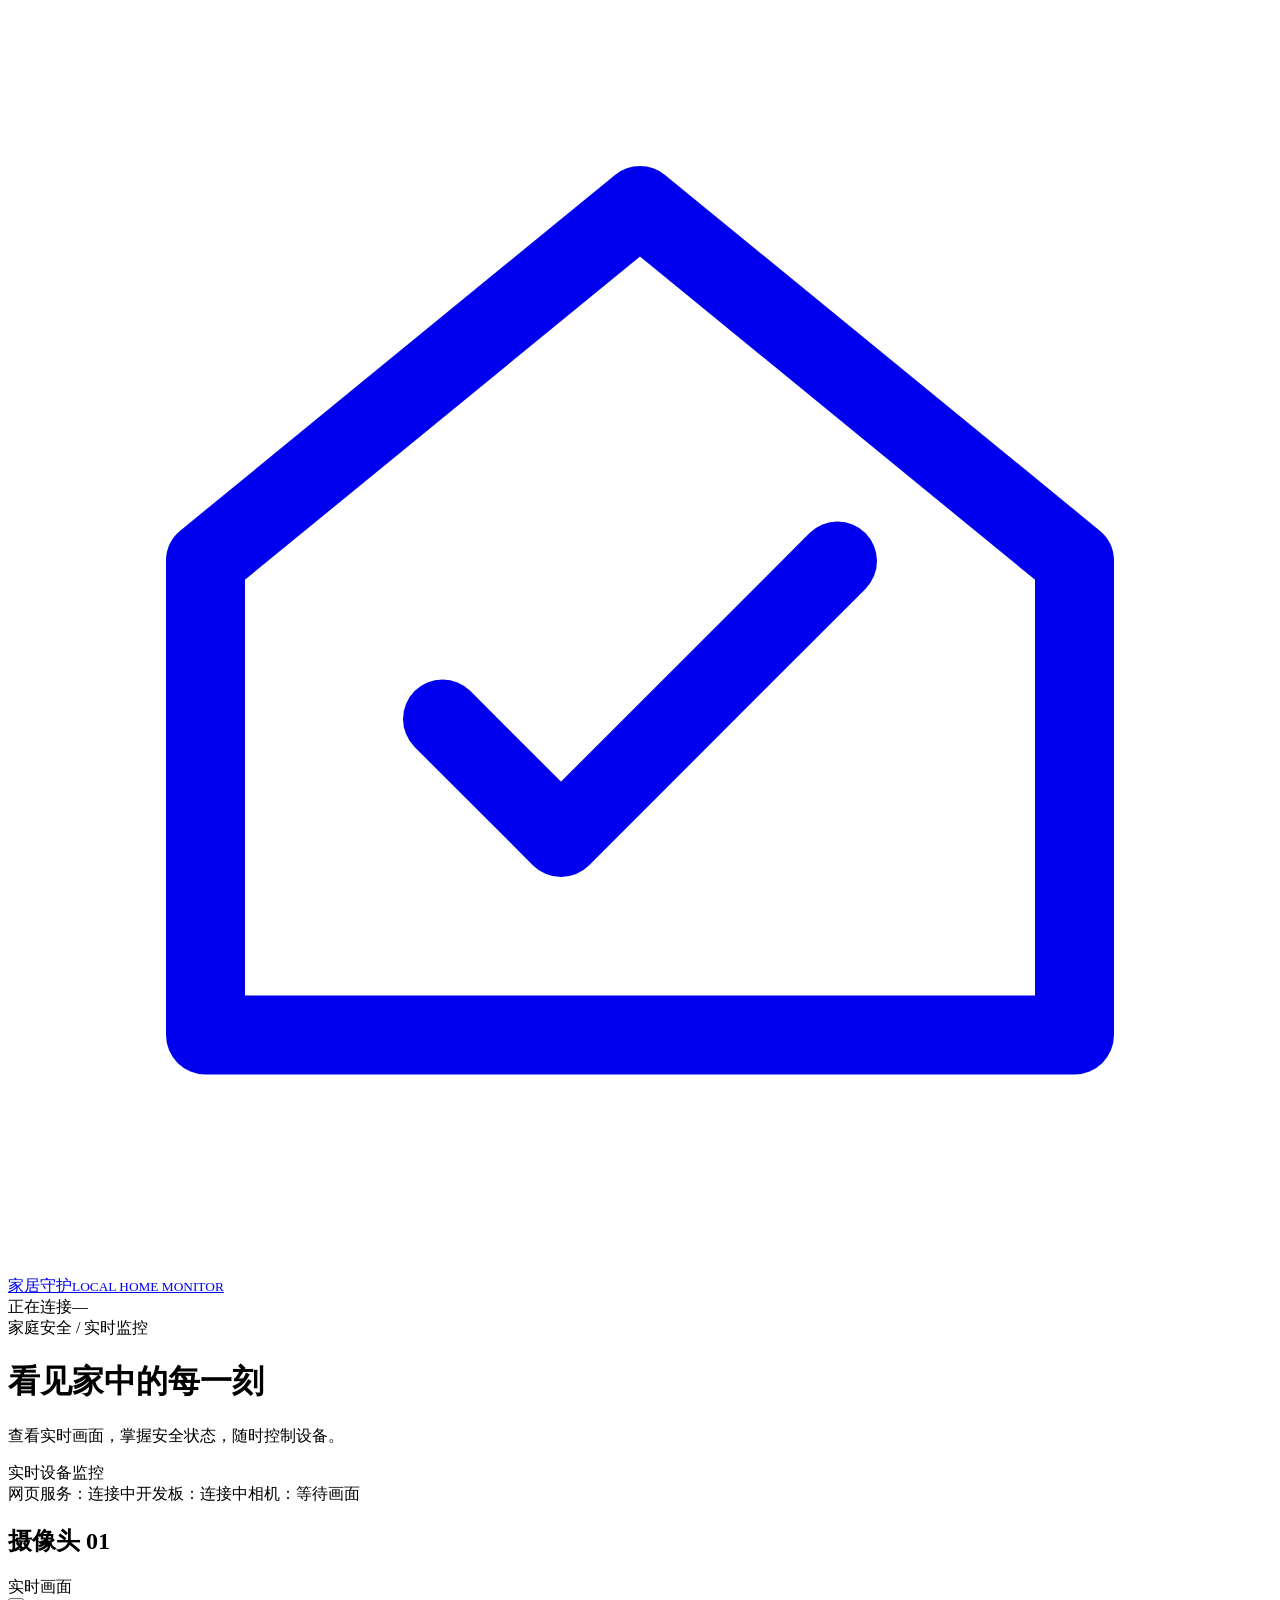
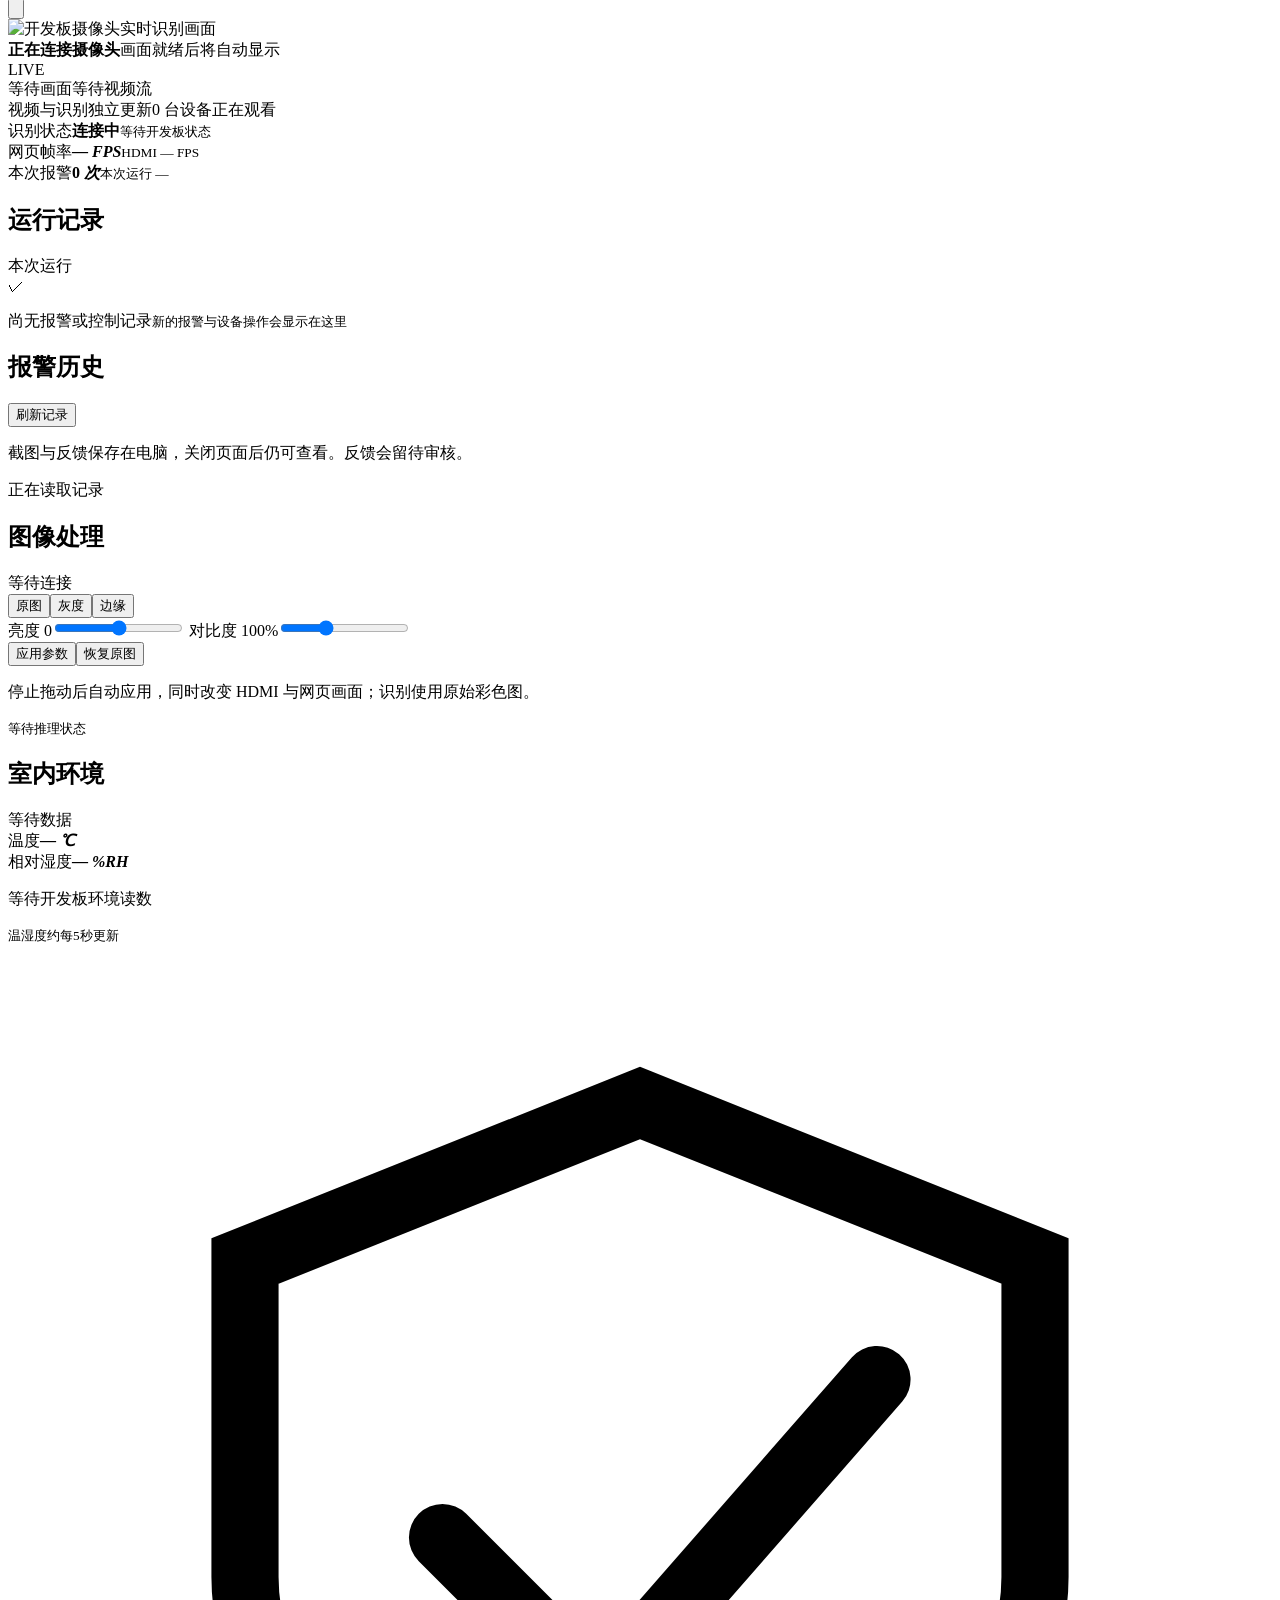
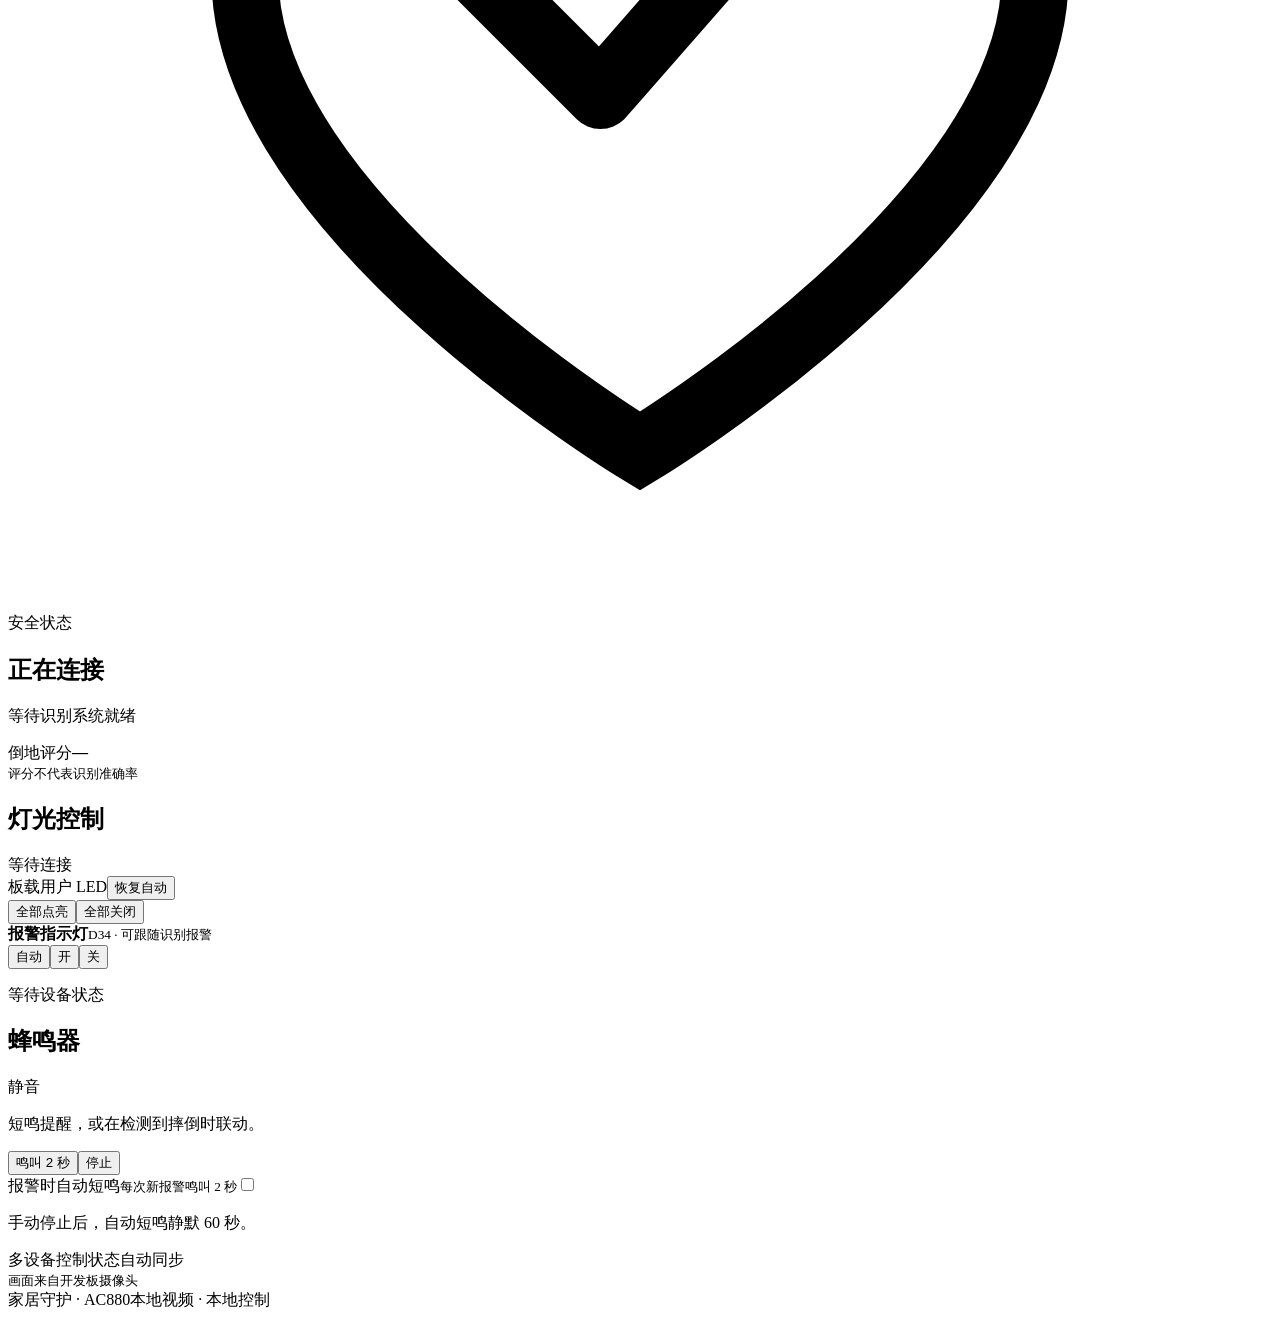
==== board_runtime/app/web/index.html @ ba63711d "发布跌倒识别与环境智控系统" ====
<!doctype html>
<html lang="zh-CN">
<head>
  <meta charset="utf-8"><meta name="viewport" content="width=device-width,initial-scale=1">
  <meta name="home-token" content="__HOME_TOKEN__">
  <meta name="theme-color" content="#f5f7f5">
  <title>家居守护 · 实时监控</title>
  <link rel="stylesheet" href="/app.css">
</head>
<body>
  <header class="topbar"><a class="brand" href="/" aria-label="家居守护首页">
    <span class="brand-icon"><svg viewBox="0 0 32 32" fill="none" aria-hidden="true"><path d="m5 14 11-9 11 9v12H5V14Z" stroke="currentColor" stroke-width="2" stroke-linejoin="round"/><path d="m11 18 3 3 7-7" stroke="currentColor" stroke-width="2" stroke-linecap="round" stroke-linejoin="round"/></svg></span>
    <span>家居守护<small>LOCAL HOME MONITOR</small></span></a>
    <div class="header-right"><span class="connection" id="connection"><i></i>正在连接</span><time id="clock">—</time></div>
  </header>
  <main>
    <div class="page-heading"><div><div class="eyebrow">家庭安全 / 实时监控</div><h1>看见家中的每一刻</h1><p>查看实时画面，掌握安全状态，随时控制设备。</p></div><span class="local-label">实时设备监控</span></div>
    <div class="connection-strip" aria-live="polite"><span id="gateway-link">网页服务：连接中</span><span id="board-link">开发板：连接中</span><span id="camera-link">相机：等待画面</span></div>
    <div class="layout">
      <section class="monitor-column" aria-label="摄像头监控">
        <div class="card monitor-card">
          <div class="card-heading"><div><span class="live-dot"></span><h2>摄像头 01</h2><span class="muted">实时画面</span></div><button class="icon-button" id="fullscreen" title="全屏查看" aria-label="全屏查看"><svg viewBox="0 0 24 24" fill="none"><path d="M9 4H4v5m11-5h5v5M4 15v5h5m11-5v5h-5" stroke="currentColor" stroke-width="1.7" stroke-linecap="round"/></svg></button></div>
          <div class="video-wrap" id="video-wrap"><img id="camera" alt="开发板摄像头实时识别画面"><div class="video-wait" id="video-wait"><span class="loader"></span><strong>正在连接摄像头</strong><span>画面就绪后将自动显示</span></div><div class="video-top"><span class="video-chip"><i></i>LIVE</span><span class="video-chip" id="test-context" hidden>手机回放测试</span></div><div class="video-bottom"><span id="video-resolution">等待画面</span><span id="stream-info">等待视频流</span></div></div>
          <div class="monitor-footer"><span><i class="tiny-dot"></i>视频与识别独立更新</span><span id="viewer-info">0 台设备正在观看</span></div>
        </div>
        <div class="metrics"><div class="metric card"><span>识别状态</span><strong id="state-text">连接中</strong><small id="state-description">等待开发板状态</small></div><div class="metric card"><span>网页帧率</span><strong><b id="web-fps">—</b><em> FPS</em></strong><small id="hdmi-fps">HDMI — FPS</small></div><div class="metric card"><span>本次报警</span><strong><b id="alarm-count">0</b><em> 次</em></strong><small id="uptime">本次运行 —</small></div></div>
        <section class="card event-card"><div class="card-heading"><h2>运行记录</h2><span class="muted">本次运行</span></div><div id="events" class="events"><div class="empty-event"><span>✓</span><p>尚无报警或控制记录<small>新的报警与设备操作会显示在这里</small></p></div></div></section>
        <section class="card incident-card"><div class="card-heading"><h2>报警历史</h2><button class="text-button" id="refresh-incidents">刷新记录</button></div><p class="card-description">截图与反馈保存在电脑，关闭页面后仍可查看。反馈会留待审核。</p><div id="incidents" class="incidents" aria-live="polite"><p class="muted">正在读取记录</p></div></section>
      </section>
      <aside class="device-column" aria-label="设备控制">
        <section class="card controls-card image-card" aria-label="图像处理">
          <div class="card-heading"><h2>图像处理</h2><span class="hardware-badge" id="image-status">等待连接</span></div>
          <div class="segmented image-modes" aria-label="显示模式"><button data-image="color">原图</button><button data-image="grayscale">灰度</button><button data-image="edge">边缘</button></div>
          <label class="image-slider" for="image-brightness"><span>亮度 <output id="brightness-value">0</output></span><input id="image-brightness" type="range" min="-64" max="64" value="0"></label>
          <label class="image-slider" for="image-contrast"><span>对比度 <output id="contrast-value">100%</output></span><input id="image-contrast" type="range" min="50" max="200" value="100"></label>
          <div class="button-row"><button class="button primary" id="image-apply">应用参数</button><button class="button secondary" id="image-reset">恢复原图</button></div>
            <p class="control-note">停止拖动后自动应用，同时改变 HDMI 与网页画面；识别使用原始彩色图。</p>
          <small class="inference-engine" id="inference-engine">等待推理状态</small>
        </section>
        <section class="card controls-card semantic-card" id="semantic-card" aria-label="识别设置" hidden>
          <div class="card-heading"><h2>识别设置</h2><span class="hardware-badge" id="semantic-status">等待模型</span></div>
          <div class="segmented image-modes"><button data-monitor="live">现场监护</button><button data-monitor="phone_replay">手机回放测试</button></div>
            <label class="switch-row"><span>手势控制<small>单手入镜，保持至识别确认</small></span><input id="gesture-enabled" type="checkbox" checked></label>
            <p class="control-note">张掌开灯 · 握拳关灯 · V 手势短鸣；停止鸣叫请用网页按钮</p>
          <label class="rotation-setting" for="replay-rotation">回放方向校正 <select id="replay-rotation"><option value="0">0°</option><option value="90">逆时针90°</option><option value="180">180°</option><option value="270">顺时针90°</option></select></label>
          <p class="control-note">旋转手机里的图片后，请按原图方向校正；站立测试图应头在上、脚在下。现场监护保持相机原始方向。</p>
          <p class="semantic-summary" id="semantic-summary">等待新的识别结果</p>
            <strong id="gesture-name">等待手势</strong>
            <small class="muted" id="gesture-action">尚未执行手势控制</small>
        </section>
        <section class="card environment-card" aria-label="室内环境">
          <div class="card-heading"><h2>室内环境</h2><span class="hardware-badge" id="environment-status">等待数据</span></div>
          <div class="environment-grid" aria-live="polite">
            <div><span>温度</span><strong><b id="environment-temperature">—</b><em> ℃</em></strong></div>
            <div><span>相对湿度</span><strong><b id="environment-humidity">—</b><em> %RH</em></strong></div>
          </div>
          <p class="environment-message" id="environment-message">等待开发板环境读数</p>
          <small class="environment-age" id="environment-age">温湿度约每5秒更新</small>
        </section>
        <section class="card safety-card" id="safety-card"><div class="shield"><svg viewBox="0 0 32 32" fill="none"><path d="m16 4 10 4v8c0 6-10 12-10 12S6 22 6 16V8l10-4Z" stroke="currentColor" stroke-width="1.7"/><path d="m11 15 4 4 7-8" stroke="currentColor" stroke-width="1.7" stroke-linecap="round" stroke-linejoin="round"/></svg></div><span class="eyebrow">安全状态</span><h2 id="safety-title">正在连接</h2><p id="safety-subtitle">等待识别系统就绪</p><div class="score-row"><span>倒地评分</span><strong id="fall-score">—</strong></div><div class="score-track"><i id="score-bar"></i></div><small id="inference-info">评分不代表识别准确率</small></section>
        <section class="card controls-card"><div class="card-heading"><h2>灯光控制</h2><span class="hardware-badge" id="control-state">等待连接</span></div><div class="control-intro"><span>板载用户 LED</span><button class="text-button" id="led-auto">恢复自动</button></div><div class="led-grid" id="led-grid" aria-label="八个用户LED"></div><div class="button-row"><button class="button secondary" id="all-on">全部点亮</button><button class="button secondary" id="all-off">全部关闭</button></div><div class="divider"></div><div class="ps-row"><div><strong>报警指示灯</strong><small>D34 · 可跟随识别报警</small></div><div class="segmented" aria-label="报警灯模式"><button data-ps="auto">自动</button><button data-ps="on">开</button><button data-ps="off">关</button></div></div><p class="control-note" id="led-mode">等待设备状态</p></section>
        <section class="card controls-card buzzer-card"><div class="card-heading"><h2>蜂鸣器</h2><span class="sound-state" id="buzzer-state"><i></i>静音</span></div><p class="card-description">短鸣提醒，或在检测到摔倒时联动。</p><div class="button-row"><button class="button primary" id="beep-on">鸣叫 2 秒</button><button class="button secondary" id="beep-off">停止</button></div><label class="switch-row"><span>报警时自动短鸣<small>每次新报警鸣叫 2 秒</small></span><input type="checkbox" id="buzzer-auto" role="switch"></label><p class="control-note" id="mute-note">手动停止后，自动短鸣静默 60 秒。</p></section>
        <div class="device-note"><span class="tiny-dot"></span><span>多设备控制状态自动同步<br><small>画面来自开发板摄像头</small></span></div>
      </aside>
    </div>
  </main>
  <div class="toast" id="toast" role="status" aria-live="polite"></div>
  <footer class="page-footer"><span>家居守护 · AC880</span><span>本地视频 · 本地控制</span></footer>
  <noscript>请在浏览器中启用 JavaScript 以查看状态和控制设备。</noscript>
  <script src="/app.js"></script>
</body>
</html>
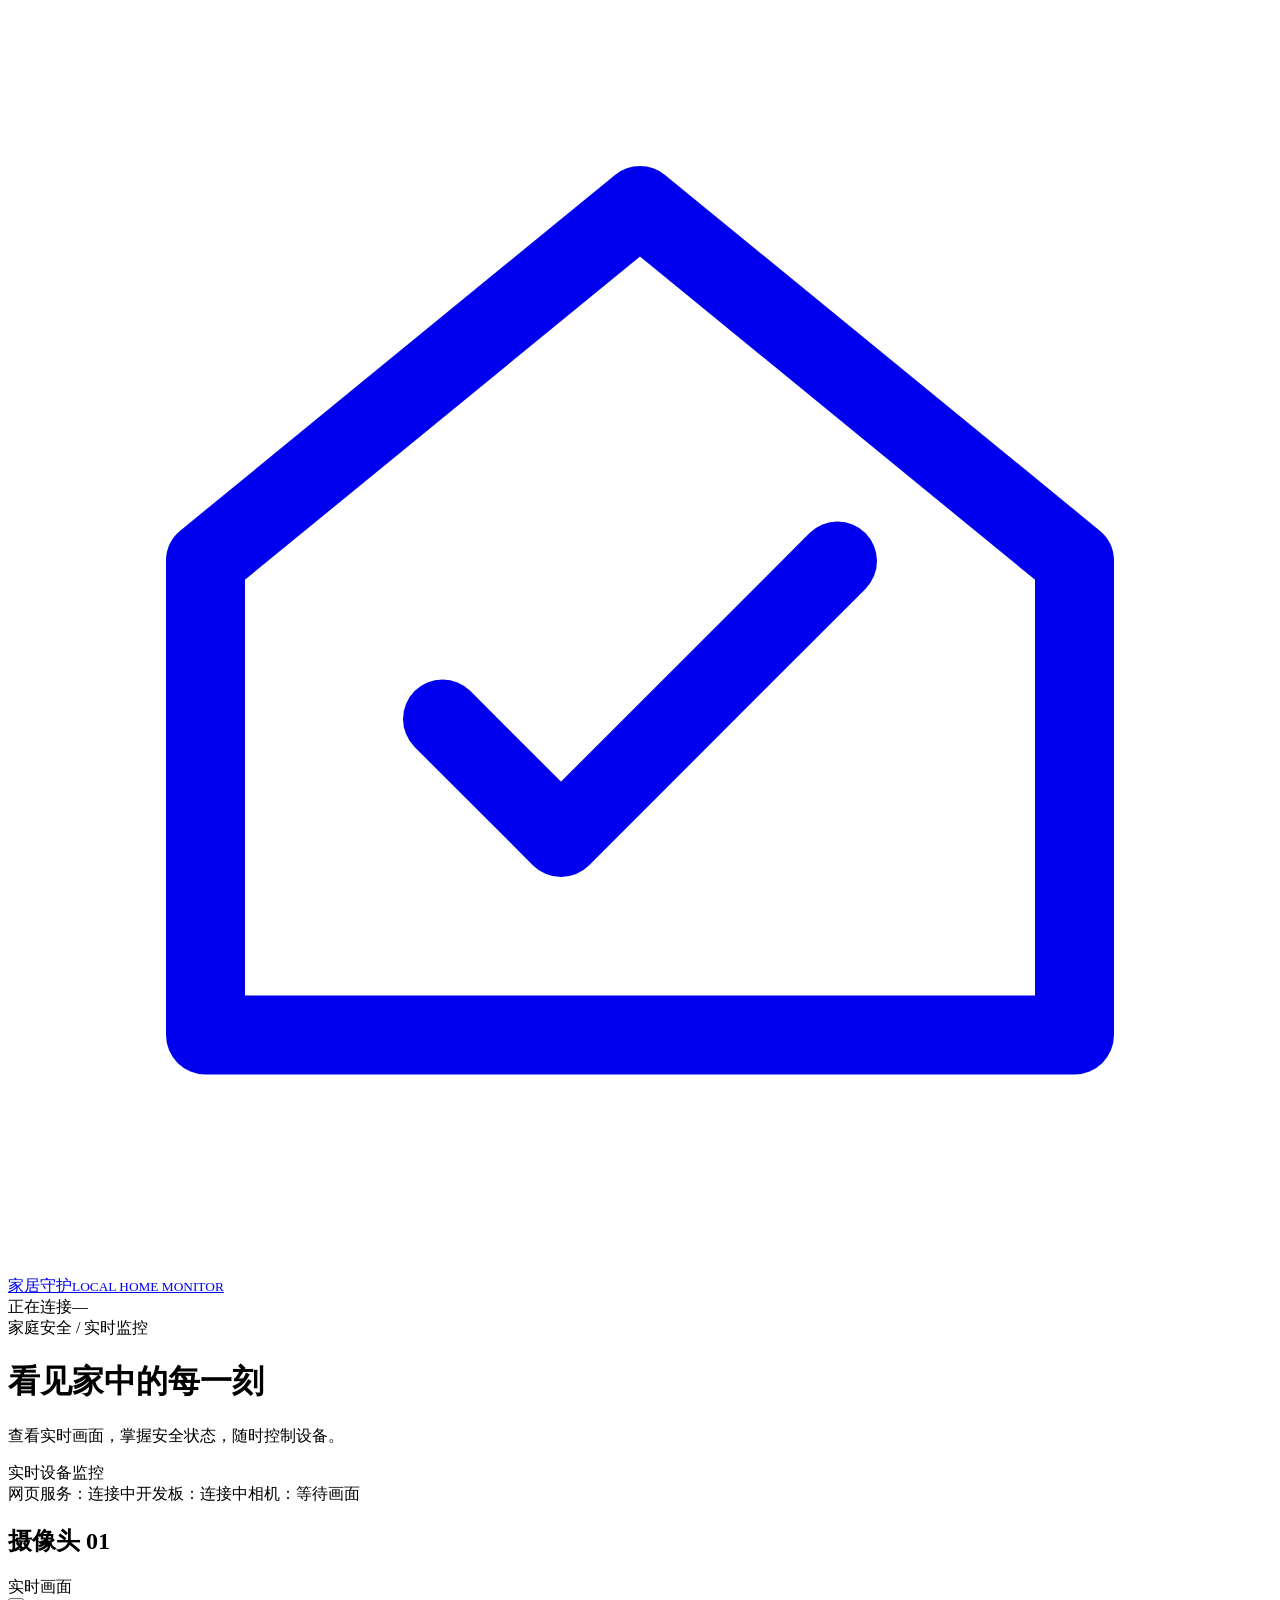
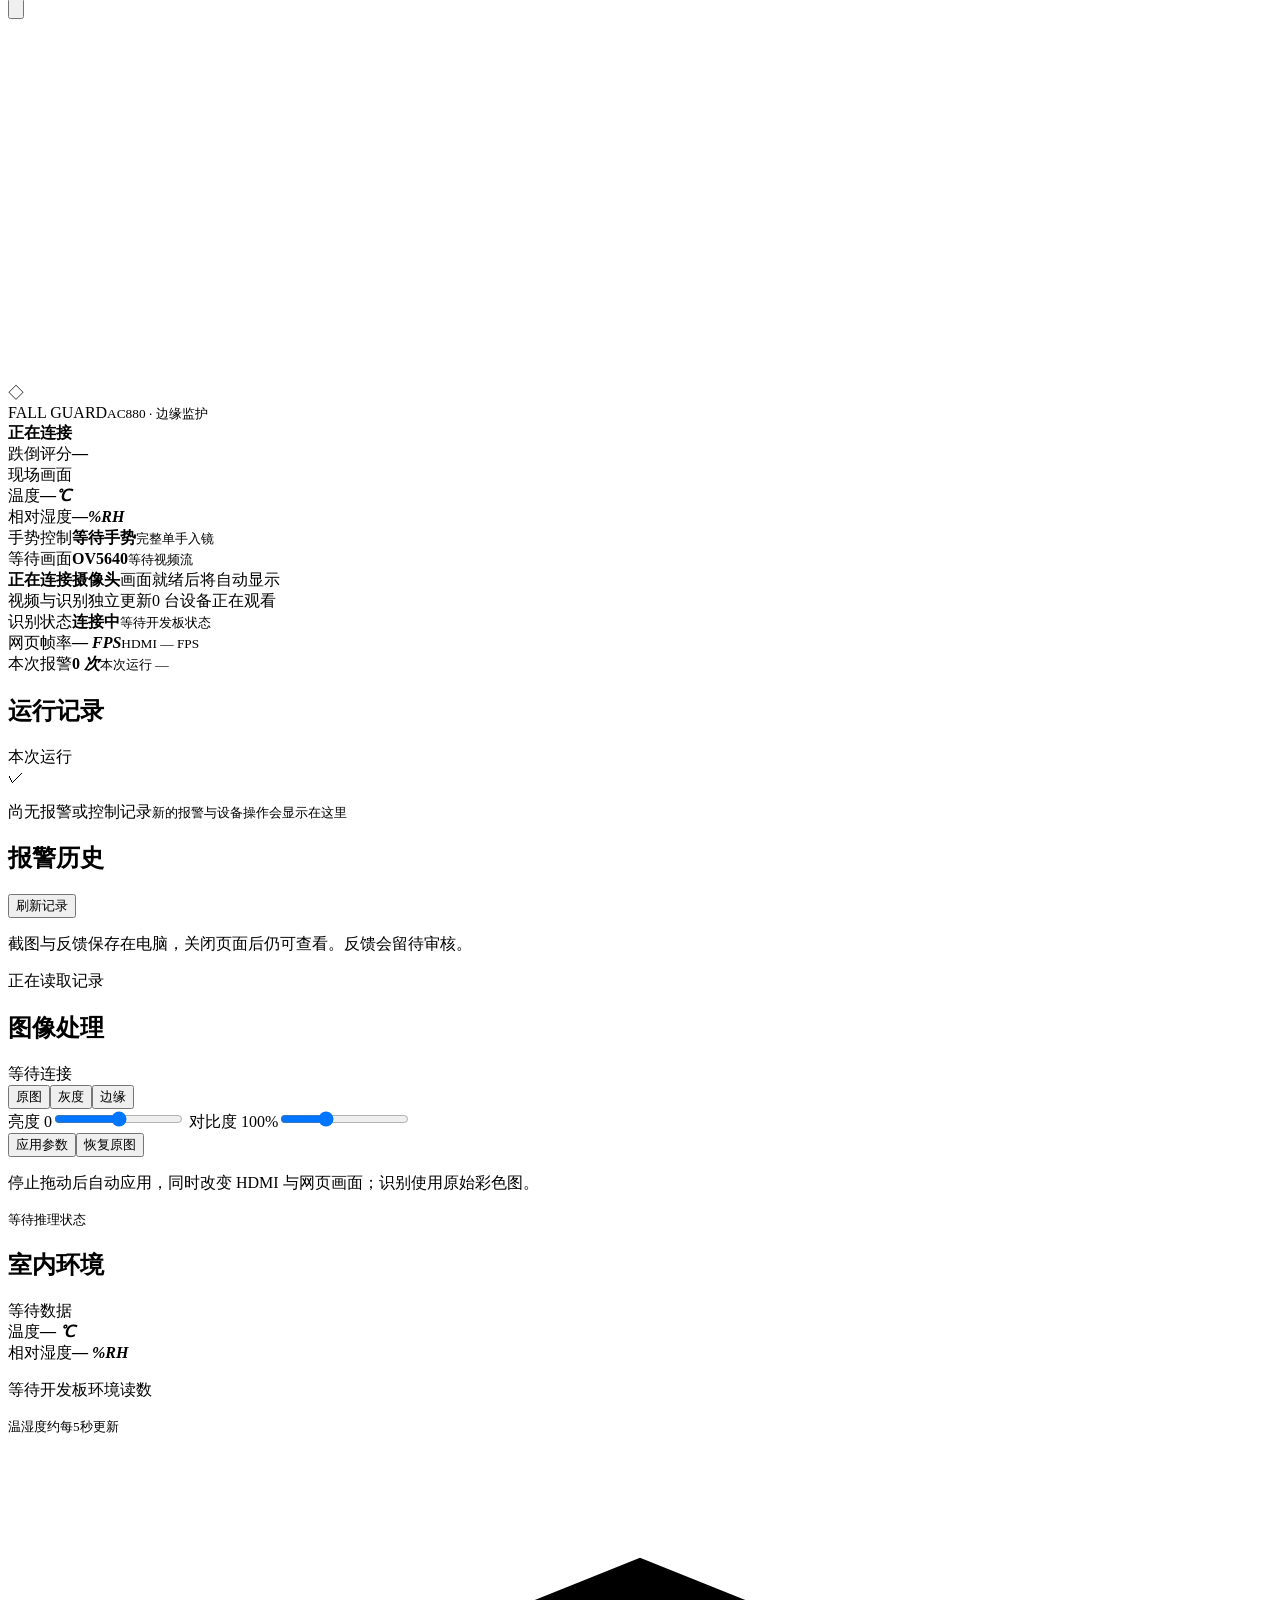
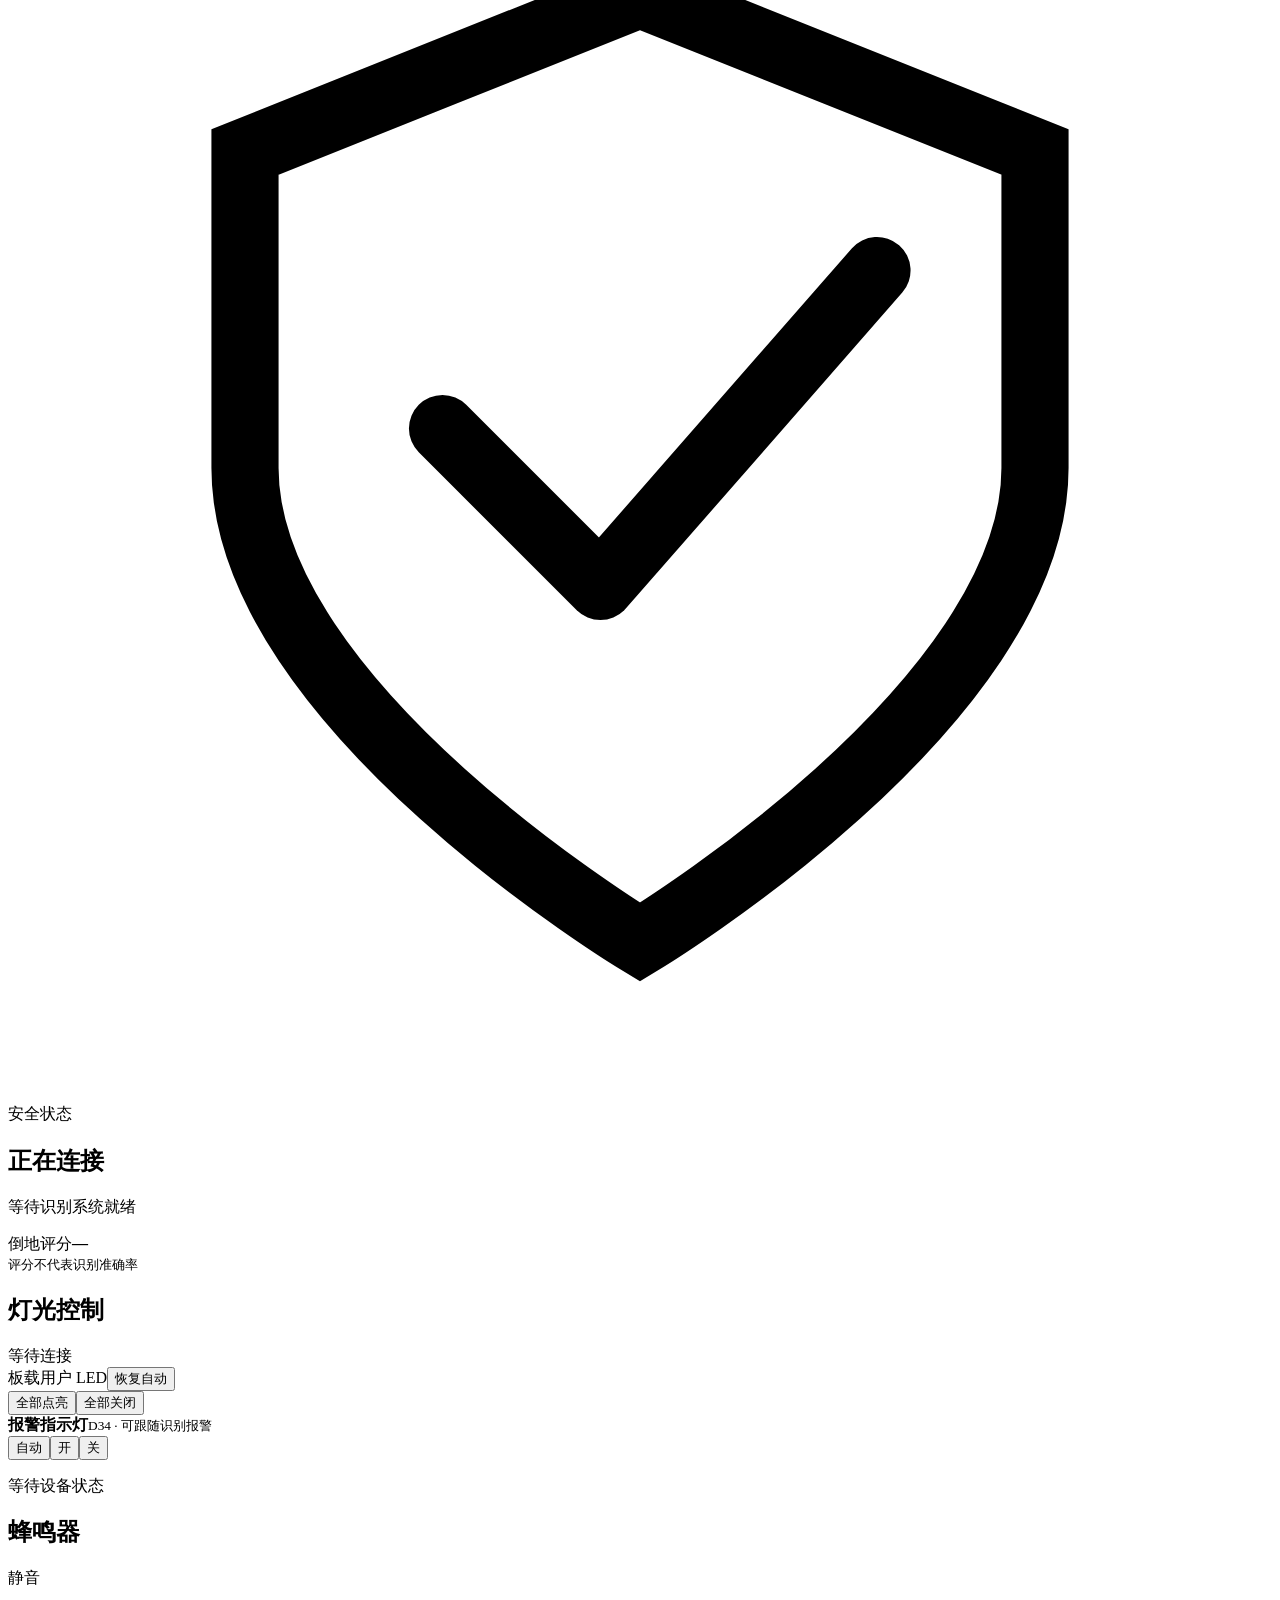
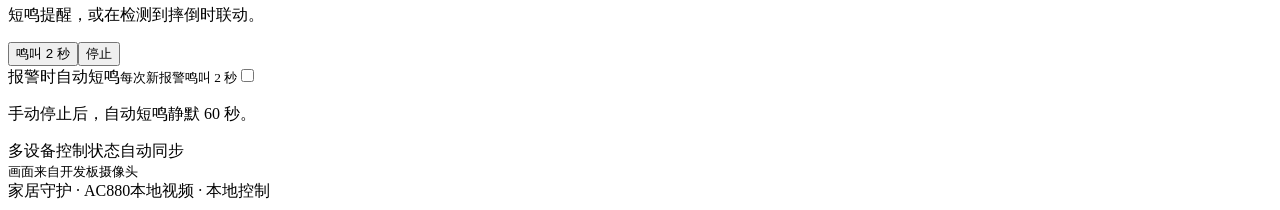
==== commit cda323b8: "网页独立绘制清晰文字并共享视频网关" ====
--- a/board_runtime/app/web/index.html
+++ b/board_runtime/app/web/index.html
@@ -1,72 +1,91 @@
-<!doctype html>
-<html lang="zh-CN">
-<head>
-  <meta charset="utf-8"><meta name="viewport" content="width=device-width,initial-scale=1">
-  <meta name="home-token" content="__HOME_TOKEN__">
-  <meta name="theme-color" content="#f5f7f5">
-  <title>家居守护 · 实时监控</title>
-  <link rel="stylesheet" href="/app.css">
-</head>
-<body>
-  <header class="topbar"><a class="brand" href="/" aria-label="家居守护首页">
-    <span class="brand-icon"><svg viewBox="0 0 32 32" fill="none" aria-hidden="true"><path d="m5 14 11-9 11 9v12H5V14Z" stroke="currentColor" stroke-width="2" stroke-linejoin="round"/><path d="m11 18 3 3 7-7" stroke="currentColor" stroke-width="2" stroke-linecap="round" stroke-linejoin="round"/></svg></span>
-    <span>家居守护<small>LOCAL HOME MONITOR</small></span></a>
-    <div class="header-right"><span class="connection" id="connection"><i></i>正在连接</span><time id="clock">—</time></div>
-  </header>
-  <main>
-    <div class="page-heading"><div><div class="eyebrow">家庭安全 / 实时监控</div><h1>看见家中的每一刻</h1><p>查看实时画面，掌握安全状态，随时控制设备。</p></div><span class="local-label">实时设备监控</span></div>
-    <div class="connection-strip" aria-live="polite"><span id="gateway-link">网页服务：连接中</span><span id="board-link">开发板：连接中</span><span id="camera-link">相机：等待画面</span></div>
-    <div class="layout">
-      <section class="monitor-column" aria-label="摄像头监控">
-        <div class="card monitor-card">
-          <div class="card-heading"><div><span class="live-dot"></span><h2>摄像头 01</h2><span class="muted">实时画面</span></div><button class="icon-button" id="fullscreen" title="全屏查看" aria-label="全屏查看"><svg viewBox="0 0 24 24" fill="none"><path d="M9 4H4v5m11-5h5v5M4 15v5h5m11-5v5h-5" stroke="currentColor" stroke-width="1.7" stroke-linecap="round"/></svg></button></div>
-          <div class="video-wrap" id="video-wrap"><img id="camera" alt="开发板摄像头实时识别画面"><div class="video-wait" id="video-wait"><span class="loader"></span><strong>正在连接摄像头</strong><span>画面就绪后将自动显示</span></div><div class="video-top"><span class="video-chip"><i></i>LIVE</span><span class="video-chip" id="test-context" hidden>手机回放测试</span></div><div class="video-bottom"><span id="video-resolution">等待画面</span><span id="stream-info">等待视频流</span></div></div>
-          <div class="monitor-footer"><span><i class="tiny-dot"></i>视频与识别独立更新</span><span id="viewer-info">0 台设备正在观看</span></div>
-        </div>
-        <div class="metrics"><div class="metric card"><span>识别状态</span><strong id="state-text">连接中</strong><small id="state-description">等待开发板状态</small></div><div class="metric card"><span>网页帧率</span><strong><b id="web-fps">—</b><em> FPS</em></strong><small id="hdmi-fps">HDMI — FPS</small></div><div class="metric card"><span>本次报警</span><strong><b id="alarm-count">0</b><em> 次</em></strong><small id="uptime">本次运行 —</small></div></div>
-        <section class="card event-card"><div class="card-heading"><h2>运行记录</h2><span class="muted">本次运行</span></div><div id="events" class="events"><div class="empty-event"><span>✓</span><p>尚无报警或控制记录<small>新的报警与设备操作会显示在这里</small></p></div></div></section>
-        <section class="card incident-card"><div class="card-heading"><h2>报警历史</h2><button class="text-button" id="refresh-incidents">刷新记录</button></div><p class="card-description">截图与反馈保存在电脑，关闭页面后仍可查看。反馈会留待审核。</p><div id="incidents" class="incidents" aria-live="polite"><p class="muted">正在读取记录</p></div></section>
-      </section>
-      <aside class="device-column" aria-label="设备控制">
-        <section class="card controls-card image-card" aria-label="图像处理">
-          <div class="card-heading"><h2>图像处理</h2><span class="hardware-badge" id="image-status">等待连接</span></div>
-          <div class="segmented image-modes" aria-label="显示模式"><button data-image="color">原图</button><button data-image="grayscale">灰度</button><button data-image="edge">边缘</button></div>
-          <label class="image-slider" for="image-brightness"><span>亮度 <output id="brightness-value">0</output></span><input id="image-brightness" type="range" min="-64" max="64" value="0"></label>
-          <label class="image-slider" for="image-contrast"><span>对比度 <output id="contrast-value">100%</output></span><input id="image-contrast" type="range" min="50" max="200" value="100"></label>
-          <div class="button-row"><button class="button primary" id="image-apply">应用参数</button><button class="button secondary" id="image-reset">恢复原图</button></div>
-            <p class="control-note">停止拖动后自动应用，同时改变 HDMI 与网页画面；识别使用原始彩色图。</p>
-          <small class="inference-engine" id="inference-engine">等待推理状态</small>
-        </section>
-        <section class="card controls-card semantic-card" id="semantic-card" aria-label="识别设置" hidden>
-          <div class="card-heading"><h2>识别设置</h2><span class="hardware-badge" id="semantic-status">等待模型</span></div>
-          <div class="segmented image-modes"><button data-monitor="live">现场监护</button><button data-monitor="phone_replay">手机回放测试</button></div>
-            <label class="switch-row"><span>手势控制<small>单手入镜，保持至识别确认</small></span><input id="gesture-enabled" type="checkbox" checked></label>
-            <p class="control-note">张掌开灯 · 握拳关灯 · V 手势短鸣；停止鸣叫请用网页按钮</p>
-          <label class="rotation-setting" for="replay-rotation">回放方向校正 <select id="replay-rotation"><option value="0">0°</option><option value="90">逆时针90°</option><option value="180">180°</option><option value="270">顺时针90°</option></select></label>
-          <p class="control-note">旋转手机里的图片后，请按原图方向校正；站立测试图应头在上、脚在下。现场监护保持相机原始方向。</p>
-          <p class="semantic-summary" id="semantic-summary">等待新的识别结果</p>
-            <strong id="gesture-name">等待手势</strong>
-            <small class="muted" id="gesture-action">尚未执行手势控制</small>
-        </section>
-        <section class="card environment-card" aria-label="室内环境">
-          <div class="card-heading"><h2>室内环境</h2><span class="hardware-badge" id="environment-status">等待数据</span></div>
-          <div class="environment-grid" aria-live="polite">
-            <div><span>温度</span><strong><b id="environment-temperature">—</b><em> ℃</em></strong></div>
-            <div><span>相对湿度</span><strong><b id="environment-humidity">—</b><em> %RH</em></strong></div>
-          </div>
-          <p class="environment-message" id="environment-message">等待开发板环境读数</p>
-          <small class="environment-age" id="environment-age">温湿度约每5秒更新</small>
-        </section>
-        <section class="card safety-card" id="safety-card"><div class="shield"><svg viewBox="0 0 32 32" fill="none"><path d="m16 4 10 4v8c0 6-10 12-10 12S6 22 6 16V8l10-4Z" stroke="currentColor" stroke-width="1.7"/><path d="m11 15 4 4 7-8" stroke="currentColor" stroke-width="1.7" stroke-linecap="round" stroke-linejoin="round"/></svg></div><span class="eyebrow">安全状态</span><h2 id="safety-title">正在连接</h2><p id="safety-subtitle">等待识别系统就绪</p><div class="score-row"><span>倒地评分</span><strong id="fall-score">—</strong></div><div class="score-track"><i id="score-bar"></i></div><small id="inference-info">评分不代表识别准确率</small></section>
-        <section class="card controls-card"><div class="card-heading"><h2>灯光控制</h2><span class="hardware-badge" id="control-state">等待连接</span></div><div class="control-intro"><span>板载用户 LED</span><button class="text-button" id="led-auto">恢复自动</button></div><div class="led-grid" id="led-grid" aria-label="八个用户LED"></div><div class="button-row"><button class="button secondary" id="all-on">全部点亮</button><button class="button secondary" id="all-off">全部关闭</button></div><div class="divider"></div><div class="ps-row"><div><strong>报警指示灯</strong><small>D34 · 可跟随识别报警</small></div><div class="segmented" aria-label="报警灯模式"><button data-ps="auto">自动</button><button data-ps="on">开</button><button data-ps="off">关</button></div></div><p class="control-note" id="led-mode">等待设备状态</p></section>
-        <section class="card controls-card buzzer-card"><div class="card-heading"><h2>蜂鸣器</h2><span class="sound-state" id="buzzer-state"><i></i>静音</span></div><p class="card-description">短鸣提醒，或在检测到摔倒时联动。</p><div class="button-row"><button class="button primary" id="beep-on">鸣叫 2 秒</button><button class="button secondary" id="beep-off">停止</button></div><label class="switch-row"><span>报警时自动短鸣<small>每次新报警鸣叫 2 秒</small></span><input type="checkbox" id="buzzer-auto" role="switch"></label><p class="control-note" id="mute-note">手动停止后，自动短鸣静默 60 秒。</p></section>
-        <div class="device-note"><span class="tiny-dot"></span><span>多设备控制状态自动同步<br><small>画面来自开发板摄像头</small></span></div>
-      </aside>
-    </div>
-  </main>
-  <div class="toast" id="toast" role="status" aria-live="polite"></div>
-  <footer class="page-footer"><span>家居守护 · AC880</span><span>本地视频 · 本地控制</span></footer>
-  <noscript>请在浏览器中启用 JavaScript 以查看状态和控制设备。</noscript>
-  <script src="/app.js"></script>
-</body>
-</html>
+<!doctype html>
+<html lang="zh-CN">
+<head>
+  <meta charset="utf-8"><meta name="viewport" content="width=device-width,initial-scale=1">
+  <meta name="home-token" content="__HOME_TOKEN__">
+  <meta name="theme-color" content="#f5f7f5">
+  <title>家居守护 · 实时监控</title>
+  <link rel="stylesheet" href="/app.css">
+</head>
+<body>
+  <header class="topbar"><a class="brand" href="/" aria-label="家居守护首页">
+    <span class="brand-icon"><svg viewBox="0 0 32 32" fill="none" aria-hidden="true"><path d="m5 14 11-9 11 9v12H5V14Z" stroke="currentColor" stroke-width="2" stroke-linejoin="round"/><path d="m11 18 3 3 7-7" stroke="currentColor" stroke-width="2" stroke-linecap="round" stroke-linejoin="round"/></svg></span>
+    <span>家居守护<small>LOCAL HOME MONITOR</small></span></a>
+    <div class="header-right"><span class="connection" id="connection"><i></i>正在连接</span><time id="clock">—</time></div>
+  </header>
+  <main>
+    <div class="page-heading"><div><div class="eyebrow">家庭安全 / 实时监控</div><h1>看见家中的每一刻</h1><p>查看实时画面，掌握安全状态，随时控制设备。</p></div><span class="local-label">实时设备监控</span></div>
+    <div class="connection-strip" aria-live="polite"><span id="gateway-link">网页服务：连接中</span><span id="board-link">开发板：连接中</span><span id="camera-link">相机：等待画面</span></div>
+    <div class="layout">
+      <section class="monitor-column" aria-label="摄像头监控">
+        <div class="card monitor-card">
+          <div class="card-heading"><div><span class="live-dot"></span><h2>摄像头 01</h2><span class="muted">实时画面</span></div><button class="icon-button" id="fullscreen" title="全屏查看" aria-label="全屏查看"><svg viewBox="0 0 24 24" fill="none"><path d="M9 4H4v5m11-5h5v5M4 15v5h5m11-5v5h-5" stroke="currentColor" stroke-width="1.7" stroke-linecap="round"/></svg></button></div>
+          <div class="video-wrap" id="video-wrap">
+            <div class="video-stage" id="video-stage">
+              <canvas id="video-canvas" width="640" height="360" aria-label="开发板实时画面"></canvas>
+              <img id="camera" hidden alt="开发板摄像头实时识别画面">
+              <div class="stream-hud-header">
+                <div class="stream-brand"><span class="stream-shield">◇</span><div>FALL GUARD<small>AC880 · 边缘监护</small></div></div>
+                <strong id="video-state">正在连接</strong>
+                <div class="stream-score"><span>跌倒评分</span><b id="video-score">—</b></div>
+                <span class="stream-mode" id="test-context">现场画面</span>
+              </div>
+              <div class="stream-hud-footer">
+                <div><span>温度</span><strong><b id="video-temperature">—</b><em>℃</em></strong></div>
+                <div><span>相对湿度</span><strong><b id="video-humidity">—</b><em>%RH</em></strong></div>
+                <div class="stream-hand"><span>手势控制</span><strong id="video-gesture">等待手势</strong><small id="video-gesture-hint">完整单手入镜</small></div>
+                <div class="stream-source"><span id="video-resolution">等待画面</span><strong>OV5640</strong><small id="stream-info">等待视频流</small></div>
+              </div>
+              <div class="video-wait" id="video-wait"><span class="loader"></span><strong>正在连接摄像头</strong><span>画面就绪后将自动显示</span></div>
+            </div>
+          </div>
+          <div class="monitor-footer"><span><i class="tiny-dot"></i>视频与识别独立更新</span><span id="viewer-info">0 台设备正在观看</span></div>
+        </div>
+        <div class="metrics"><div class="metric card"><span>识别状态</span><strong id="state-text">连接中</strong><small id="state-description">等待开发板状态</small></div><div class="metric card"><span>网页帧率</span><strong><b id="web-fps">—</b><em> FPS</em></strong><small id="hdmi-fps">HDMI — FPS</small></div><div class="metric card"><span>本次报警</span><strong><b id="alarm-count">0</b><em> 次</em></strong><small id="uptime">本次运行 —</small></div></div>
+        <section class="card event-card"><div class="card-heading"><h2>运行记录</h2><span class="muted">本次运行</span></div><div id="events" class="events"><div class="empty-event"><span>✓</span><p>尚无报警或控制记录<small>新的报警与设备操作会显示在这里</small></p></div></div></section>
+        <section class="card incident-card"><div class="card-heading"><h2>报警历史</h2><button class="text-button" id="refresh-incidents">刷新记录</button></div><p class="card-description">截图与反馈保存在电脑，关闭页面后仍可查看。反馈会留待审核。</p><div id="incidents" class="incidents" aria-live="polite"><p class="muted">正在读取记录</p></div></section>
+      </section>
+      <aside class="device-column" aria-label="设备控制">
+        <section class="card controls-card image-card" aria-label="图像处理">
+          <div class="card-heading"><h2>图像处理</h2><span class="hardware-badge" id="image-status">等待连接</span></div>
+          <div class="segmented image-modes" aria-label="显示模式"><button data-image="color">原图</button><button data-image="grayscale">灰度</button><button data-image="edge">边缘</button></div>
+          <label class="image-slider" for="image-brightness"><span>亮度 <output id="brightness-value">0</output></span><input id="image-brightness" type="range" min="-64" max="64" value="0"></label>
+          <label class="image-slider" for="image-contrast"><span>对比度 <output id="contrast-value">100%</output></span><input id="image-contrast" type="range" min="50" max="200" value="100"></label>
+          <div class="button-row"><button class="button primary" id="image-apply">应用参数</button><button class="button secondary" id="image-reset">恢复原图</button></div>
+            <p class="control-note">停止拖动后自动应用，同时改变 HDMI 与网页画面；识别使用原始彩色图。</p>
+          <small class="inference-engine" id="inference-engine">等待推理状态</small>
+        </section>
+        <section class="card controls-card semantic-card" id="semantic-card" aria-label="识别设置" hidden>
+          <div class="card-heading"><h2>识别设置</h2><span class="hardware-badge" id="semantic-status">等待模型</span></div>
+          <div class="segmented image-modes"><button data-monitor="live">现场监护</button><button data-monitor="phone_replay">手机回放测试</button></div>
+            <label class="switch-row"><span>手势控制<small>单手入镜，保持至识别确认</small></span><input id="gesture-enabled" type="checkbox" checked></label>
+            <p class="control-note">张掌开灯 · 握拳关灯 · V 手势短鸣；停止鸣叫请用网页按钮</p>
+          <label class="rotation-setting" for="replay-rotation">回放方向校正 <select id="replay-rotation"><option value="0">0°</option><option value="90">逆时针90°</option><option value="180">180°</option><option value="270">顺时针90°</option></select></label>
+          <p class="control-note">旋转手机里的图片后，请按原图方向校正；站立测试图应头在上、脚在下。现场监护保持相机原始方向。</p>
+          <p class="semantic-summary" id="semantic-summary">等待新的识别结果</p>
+            <strong id="gesture-name">等待手势</strong>
+            <small class="muted" id="gesture-action">尚未执行手势控制</small>
+        </section>
+        <section class="card environment-card" aria-label="室内环境">
+          <div class="card-heading"><h2>室内环境</h2><span class="hardware-badge" id="environment-status">等待数据</span></div>
+          <div class="environment-grid" aria-live="polite">
+            <div><span>温度</span><strong><b id="environment-temperature">—</b><em> ℃</em></strong></div>
+            <div><span>相对湿度</span><strong><b id="environment-humidity">—</b><em> %RH</em></strong></div>
+          </div>
+          <p class="environment-message" id="environment-message">等待开发板环境读数</p>
+          <small class="environment-age" id="environment-age">温湿度约每5秒更新</small>
+        </section>
+        <section class="card safety-card" id="safety-card"><div class="shield"><svg viewBox="0 0 32 32" fill="none"><path d="m16 4 10 4v8c0 6-10 12-10 12S6 22 6 16V8l10-4Z" stroke="currentColor" stroke-width="1.7"/><path d="m11 15 4 4 7-8" stroke="currentColor" stroke-width="1.7" stroke-linecap="round" stroke-linejoin="round"/></svg></div><span class="eyebrow">安全状态</span><h2 id="safety-title">正在连接</h2><p id="safety-subtitle">等待识别系统就绪</p><div class="score-row"><span>倒地评分</span><strong id="fall-score">—</strong></div><div class="score-track"><i id="score-bar"></i></div><small id="inference-info">评分不代表识别准确率</small></section>
+        <section class="card controls-card"><div class="card-heading"><h2>灯光控制</h2><span class="hardware-badge" id="control-state">等待连接</span></div><div class="control-intro"><span>板载用户 LED</span><button class="text-button" id="led-auto">恢复自动</button></div><div class="led-grid" id="led-grid" aria-label="八个用户LED"></div><div class="button-row"><button class="button secondary" id="all-on">全部点亮</button><button class="button secondary" id="all-off">全部关闭</button></div><div class="divider"></div><div class="ps-row"><div><strong>报警指示灯</strong><small>D34 · 可跟随识别报警</small></div><div class="segmented" aria-label="报警灯模式"><button data-ps="auto">自动</button><button data-ps="on">开</button><button data-ps="off">关</button></div></div><p class="control-note" id="led-mode">等待设备状态</p></section>
+        <section class="card controls-card buzzer-card"><div class="card-heading"><h2>蜂鸣器</h2><span class="sound-state" id="buzzer-state"><i></i>静音</span></div><p class="card-description">短鸣提醒，或在检测到摔倒时联动。</p><div class="button-row"><button class="button primary" id="beep-on">鸣叫 2 秒</button><button class="button secondary" id="beep-off">停止</button></div><label class="switch-row"><span>报警时自动短鸣<small>每次新报警鸣叫 2 秒</small></span><input type="checkbox" id="buzzer-auto" role="switch"></label><p class="control-note" id="mute-note">手动停止后，自动短鸣静默 60 秒。</p></section>
+        <div class="device-note"><span class="tiny-dot"></span><span>多设备控制状态自动同步<br><small>画面来自开发板摄像头</small></span></div>
+      </aside>
+    </div>
+  </main>
+  <div class="toast" id="toast" role="status" aria-live="polite"></div>
+  <footer class="page-footer"><span>家居守护 · AC880</span><span>本地视频 · 本地控制</span></footer>
+  <noscript>请在浏览器中启用 JavaScript 以查看状态和控制设备。</noscript>
+  <script src="/video_stream.js"></script>
+  <script src="/app.js"></script>
+</body>
+</html>
